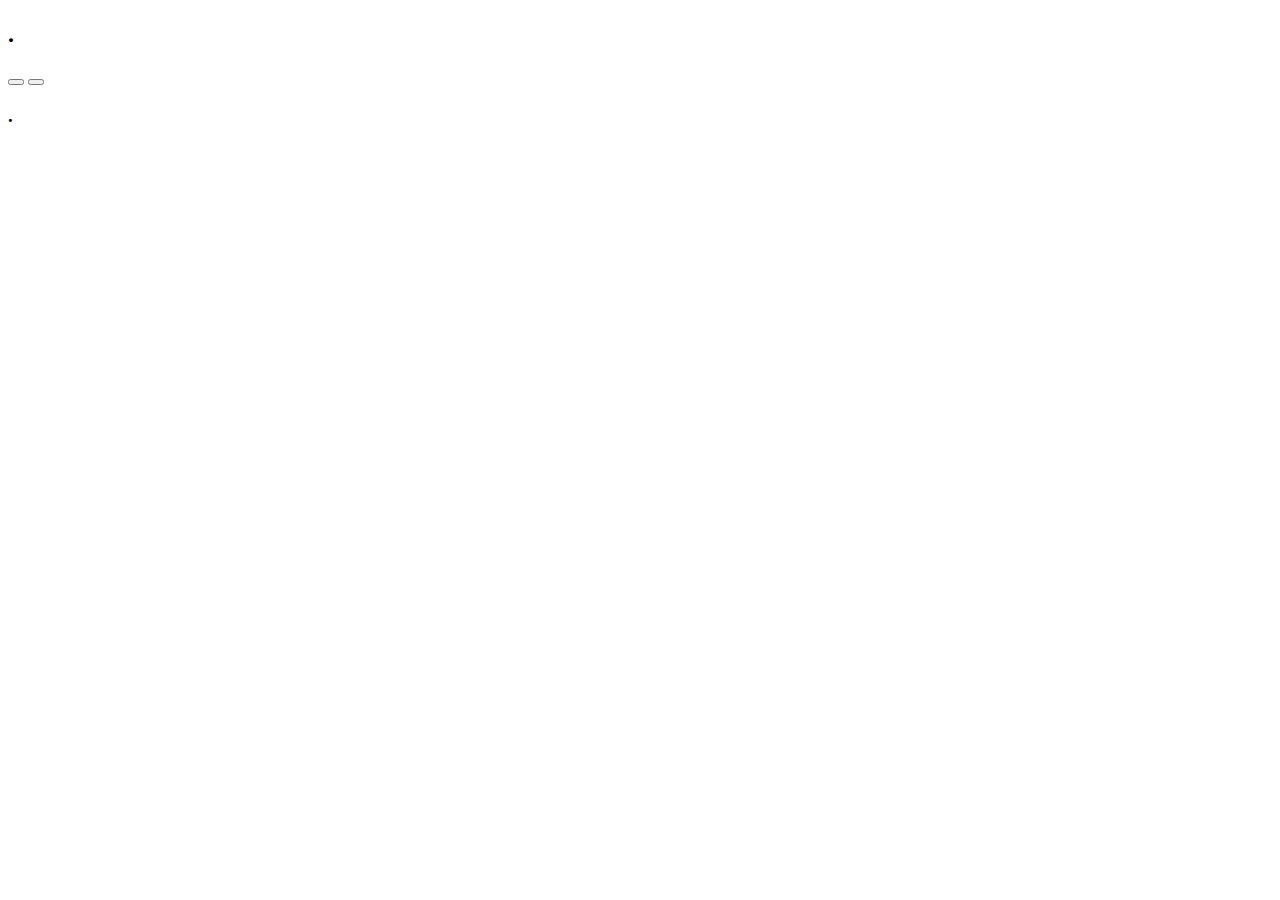
==== index.html @ 9da97d13 "index.html" ====
<!DOCTYPE html>
<html lang="en">
    <head>
        <meta charset="UTF-8" />
        <meta http-equiv="X-UA-Compatible" content="IE=edge" />
        <meta name="viewport" content="width=device-width, initial-scale=1.0" />
        <title>Document</title>
        <link rel="stylesheet" href="style.css" />
    </head>
    <body>
        <div class="boxheart">
            <div class="heart"><h1></h1></div>
            <div class="beat"></div>
        </div>
        <div class="boxchoose">
            <h2>.</h2>
            <div class="listbutton">
                <button id="no"></button>
                <button id="yes"></button>
            </div>
        </div>
        <div class="popup">
            <div class="inner">
                <h3>.</h3>
                <img src="love.gif" alt="" />
               
            </div>
        </div>
        <script>
            const noBtn = document.querySelector("#no");
            const yesBtn = document.querySelector("#yes");
            let boxheart = document.querySelector(".boxheart");
            let boxchoose = document.querySelector(".boxchoose");
            let popup = document.querySelector(".popup");
            boxheart.addEventListener("click", function () {
                boxheart.classList.add("active");
                boxchoose.classList.add("active");
            });
            yesBtn.addEventListener("click", function () {
                popup.classList.add("active");
            });
            noBtn.addEventListener("mouseenter", () => {
                const top = Math.floor(Math.random() * window.innerHeight);
                const left = Math.floor(Math.random() * window.innerWidth);

                noBtn.style.top = `${top}px`;
                noBtn.style.left = `${left}px`;
            });
        </script>
    </body>
</html>
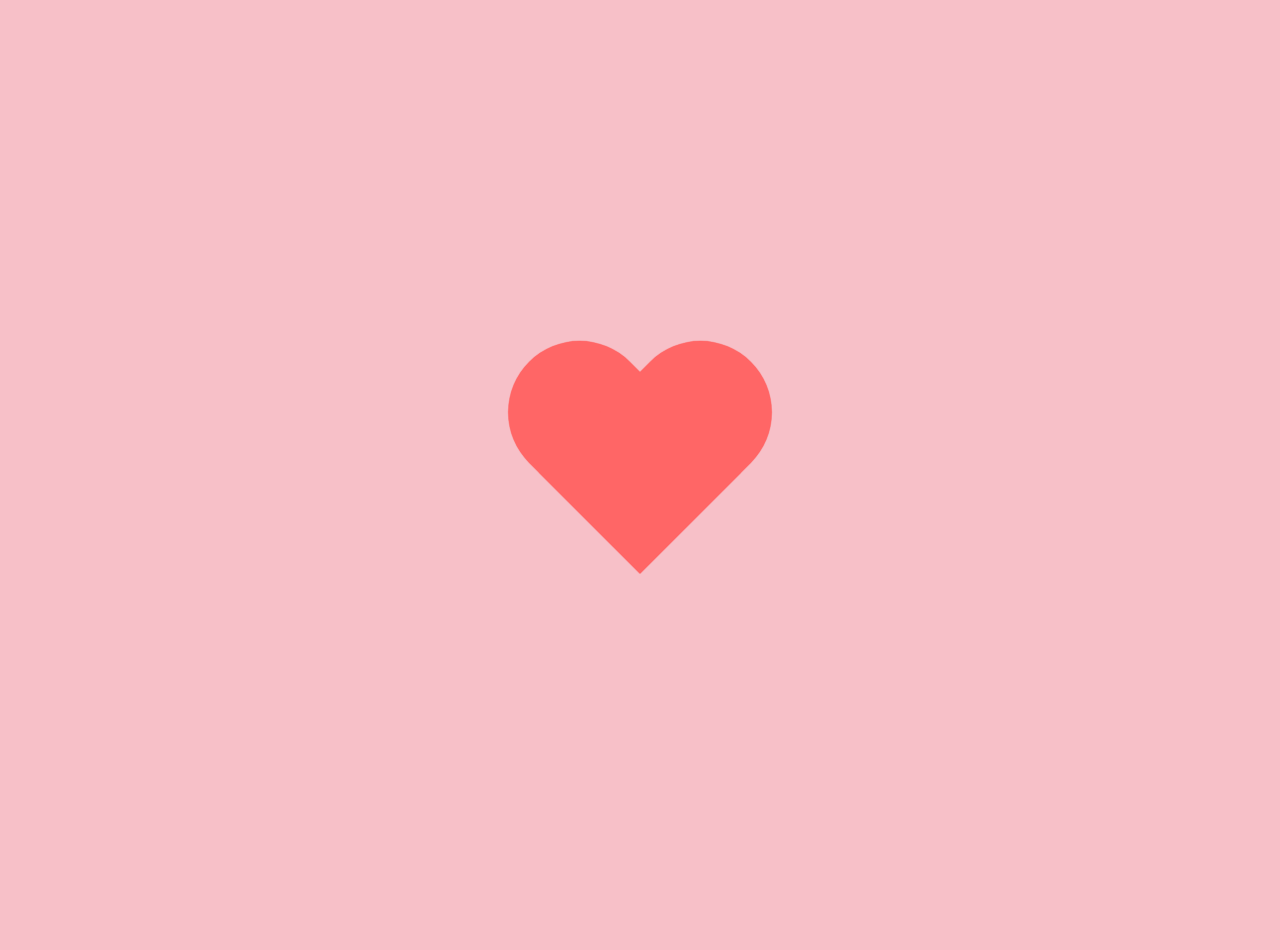
==== commit 3d87028d: "Update index.html" ====
--- a/index.html
+++ b/index.html
@@ -9,19 +9,19 @@
     </head>
     <body>
         <div class="boxheart">
-            <div class="heart"><h1></h1></div>
+            <div class="heart"><h1>bấm mẹ vào đây đi</h1></div>
             <div class="beat"></div>
         </div>
         <div class="boxchoose">
-            <h2>.</h2>
+            <h2>yeu cuan khong minhanhh</h2>
             <div class="listbutton">
-                <button id="no"></button>
-                <button id="yes"></button>
+                <button id="no">ĐÉOO</button>
+                <button id="yes">CÓOO</button>
             </div>
         </div>
         <div class="popup">
             <div class="inner">
-                <h3>.</h3>
+                <h3>o kee anh cung yeu em:)))</h3>
                 <img src="love.gif" alt="" />
                
             </div>
--- a/style.css
+++ b/style.css
@@ -0,0 +1,219 @@
+@import url("https://fonts.googleapis.com/css2?family=Montserrat:wght@400;500;700&display=swap");
+* {
+    margin: 0;
+    padding: 0;
+    box-sizing: border-box;
+}
+body {
+    background: #f7c0c8;
+    font-family: "Montserrat", sans-serif;
+    height: 100vh;
+    position: relative;
+    /* overflow: hidden; */
+}
+img {
+    width: 100%;
+    display: block;
+}
+.boxheart {
+    transition: 3s;
+}
+.heart,
+.beat {
+    position: fixed;
+    width: 300px;
+    height: 300px;
+    top: calc(50% - 150px);
+    left: calc(50% - 150px);
+    text-align: center;
+    transform: scale(0.95);
+    animation-duration: 2000ms;
+    animation-timing-function: cubic-bezier(0, 0, 0, 1.74);
+    animation-delay: 500ms;
+    animation-iteration-count: infinite;
+    animation-play-state: running;
+    cursor: pointer;
+}
+.boxheart.active {
+    opacity: 0;
+    visibility: hidden;
+}
+.boxheart.active .heart::before {
+    left: -300px;
+}
+.boxheart.active .heart::after {
+    left: 300px;
+}
+.heart {
+    animation-name: heartbeat;
+    cursor: pointer;
+}
+.heart h1 {
+    position: absolute;
+    top: 50%;
+    left: 50%;
+    transform: translate(-50%, -50%);
+    z-index: 999;
+    color: #fff;
+}
+.beat {
+    animation-name: beat;
+}
+
+.heart::before,
+.heart::after,
+.beat::before,
+.beat::after {
+    content: "";
+    position: fixed;
+    top: 40px;
+    width: 150px;
+    height: 240px;
+    background: #f66;
+    border-radius: 150px 150px 0 0;
+    transform: rotate(-45deg);
+    transform-origin: 0 100%;
+    transition: 2s;
+}
+
+.heart::before,
+.beat::before {
+    left: 150px;
+}
+
+.heart::after,
+.beat::after {
+    left: 0;
+    transform: rotate(45deg);
+    transform-origin: 100% 100%;
+}
+
+@keyframes heartbeat {
+    0%,
+    100% {
+        transform: scale(0.9);
+    }
+    50% {
+        transform: scale(1);
+    }
+}
+@keyframes beat {
+    0% {
+        opacity: 0.1;
+        transform: scale(1);
+    }
+    100% {
+        opacity: 0;
+        transform: scale(10);
+    }
+}
+.boxchoose {
+    width: 50%;
+    margin: 50px auto;
+    text-align: center;
+    opacity: 0;
+    pointer-events: none;
+    transition: 2s;
+    transition-delay: 2s;
+}
+.boxchoose.active {
+    opacity: 1;
+    pointer-events: auto;
+}
+.boxchoose h2 {
+    color: #f66;
+    font-size: 30px;
+    filter: drop-shadow(0 0 100px rgb(255, 0, 0));
+    text-shadow: 1px 3px 8px #ffcdcd;
+    margin-bottom: 50px;
+}
+.boxchoose button {
+    background-color: #ffffff6b;
+    border: none;
+    font-family: inherit;
+    padding: 5px 10px;
+    border-radius: 50px;
+    cursor: pointer;
+}
+#no {
+    background-color: rgb(255 167 167);
+    font-size: 30px;
+    color: #bb3400;
+    position: absolute;
+    transform: translateX(-50px);
+    z-index: 999;
+}
+#yes {
+    background-color: rgb(255 167 167);
+    font-size: 30px;
+    padding: 12px 23px;
+    color: #bb3400;
+    font-weight: bold;
+    margin-left: 40px;
+    animation: shakeBtn 0.5s infinite alternate;
+}
+@keyframes shakeBtn {
+    from {
+        transform: rotate(-15deg);
+        box-shadow: 0 0 50px rgba(255, 0, 0, 0.575);
+    }
+    to {
+        transform: rotate(15deg);
+    }
+}
+.popup {
+    position: absolute;
+    width: 100%;
+    height: 100%;
+    background-color: #f8b3bb;
+    top: -48px;
+    left: 0;
+    z-index: 999;
+    opacity: 0;
+    pointer-events: none;
+    transition: 1s;
+}
+.popup.active {
+    opacity: 1;
+    pointer-events: visible;
+}
+.popup .inner {
+    position: absolute;
+    top: 50%;
+    left: 50%;
+    transform: translate(-50%, -50%) scale(0);
+    text-align: center;
+    background-color: #e2919a;
+    width: 70%;
+    padding: 50px;
+    border-radius: 30px;
+    z-index: 999;
+    box-shadow: rgba(17, 12, 46, 0.15) 0px 48px 100px 0px;
+    transition: 1s;
+}
+.popup.active .inner {
+    transform: translate(-50%, -50%) scale(1);
+}
+.popup img {
+    width: 50%;
+    margin: 0 auto;
+    border-radius: 30px;
+}
+.popup h3 {
+    font-size: 28px;
+    color: #ed4a5d;
+    margin-bottom: 20px;
+    text-shadow: 5px 4px 23px #fff;
+    font-weight: bold;
+}
+.popup p {
+    font-size: 17px;
+    margin-top: 15px;
+    color: #fff;
+    text-shadow: 1px 1px 1px #808080;
+    font-weight: bold;
+}
+.popup p span {
+    color: yellow;
+    font-weight: bold;
+}
